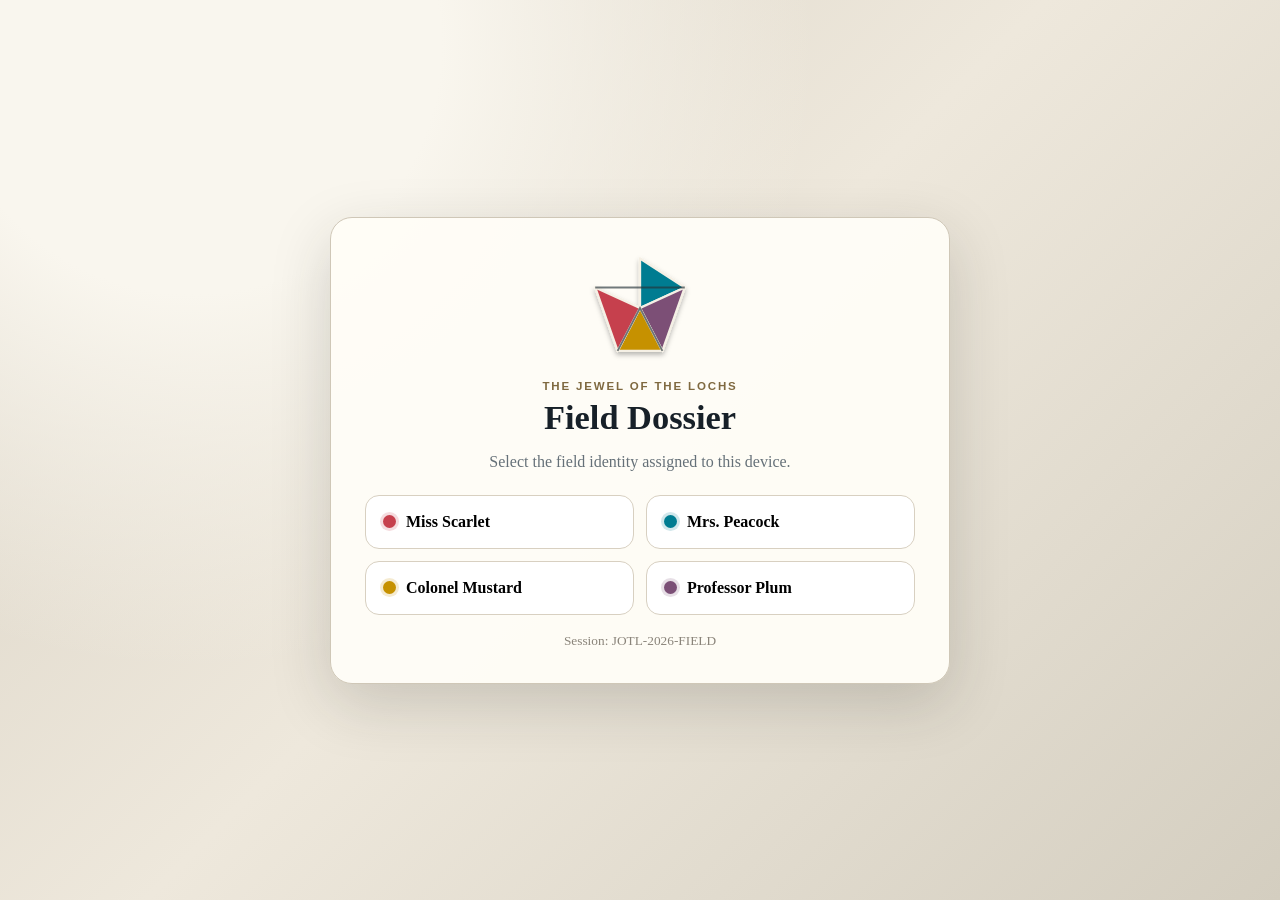
==== FieldDossier/index.html @ 8a9277aa "Add files via upload" ====
<!doctype html>
<html lang="en">
<head>
  <meta charset="utf-8" />
  <meta name="viewport" content="width=device-width, initial-scale=1, viewport-fit=cover" />
  <meta name="theme-color" content="#172028" />
  <meta name="description" content="The Jewel of the Lochs Field Dossier" />
  <title>The Jewel of the Lochs · Field Dossier</title>
  <link rel="icon" href="diamond-logo.svg" />
  <link rel="stylesheet" href="styles.css" />
  <script src="config.js"></script>
  <script src="core.js"></script>
  <script src="coordination-core.js"></script>
  <script src="firebase-config.js"></script>
</head>
<body>
  <div id="app"><main class="loading-shell">Preparing Field Dossier…</main></div>
  <script type="module" src="app.js"></script>
</body>
</html>
---- FieldDossier/styles.css ----
:root{
  --ink:#172028;--muted:#69757e;--paper:#f6f1e6;--paper2:#fffdf7;--line:#d8d0c1;--brass:#a47b28;--brass2:#d0ad55;--dark:#10171c;
  font-family: Georgia, 'Times New Roman', serif;color:var(--ink);background:#e8e2d6;
}
*{box-sizing:border-box}body{margin:0;min-height:100vh;background:radial-gradient(circle at 15% 5%,#f9f6ee 0 18%,transparent 45%),linear-gradient(135deg,#d8d1c3,#eee8dc 48%,#d4cec0);color:var(--ink)}button,input,textarea,select{font:inherit}button{cursor:pointer}.hidden{display:none!important}.muted{color:var(--muted)}
.loading-shell,.chooser-shell{min-height:100vh;display:grid;place-items:center;padding:24px}.loading-shell{text-align:center}.loading-shell h1{margin:.5rem 0 0}.loading-shell p{color:var(--muted)}.diamond-logo{display:block;object-fit:contain}
.chooser-card{width:min(620px,100%);background:rgba(255,253,247,.96);border:1px solid #cfc7b7;border-radius:22px;padding:34px;box-shadow:0 20px 60px rgba(40,37,31,.18);text-align:center}.chooser-card>.diamond-logo{margin:0 auto 16px}.eyebrow{font-family:Arial,sans-serif;font-size:.72rem;font-weight:800;letter-spacing:.16em;text-transform:uppercase;color:#7f6940;margin:0 0 6px}.chooser-card h1{font-size:2.15rem;margin:.2rem 0 .55rem}.chooser-card>p:not(.eyebrow){color:#657078}.chooser-card small{display:block;margin-top:18px;color:#8a847a}.persona-grid{display:grid;grid-template-columns:1fr 1fr;gap:12px;margin-top:24px}.persona-select{background:#fff;border:1px solid #d8d0c1;border-radius:14px;padding:17px;text-align:left;display:flex;align-items:center;gap:10px}.persona-select:hover{transform:translateY(-1px);box-shadow:0 8px 20px rgba(0,0,0,.07)}.persona-select i,.persona-chip i{width:13px;height:13px;border-radius:50%;background:var(--persona);box-shadow:0 0 0 3px color-mix(in srgb,var(--persona) 18%,transparent)}
.app-header{height:72px;background:rgba(18,27,33,.97);color:#f7f1e5;display:flex;align-items:center;justify-content:space-between;padding:8px max(14px,env(safe-area-inset-left));position:sticky;top:0;z-index:20;box-shadow:0 2px 12px rgba(0,0,0,.25)}.brand{border:0;background:none;color:inherit;display:flex;align-items:center;gap:9px;padding:0;text-align:left}.brand span{display:flex;flex-direction:column}.brand strong{font-size:1rem}.brand small{font:700 .68rem Arial,sans-serif;letter-spacing:.08em;text-transform:uppercase;color:#b9c2c7}.header-right{display:flex;gap:8px;align-items:center}.persona-chip,.connection-badge{font:700 .73rem Arial,sans-serif;border-radius:999px;display:flex;gap:7px;align-items:center;padding:8px 10px}.persona-chip{background:#2a343b}.connection-badge{padding:7px 8px}.connection-badge.online{background:#244c3d;color:#dff4e7}.connection-badge.offline{background:#5c4530;color:#f2dcc7}.icon-button{border:1px solid #4b5860;background:#222c32;color:#f7f1e5;border-radius:10px;width:38px;height:38px;font-size:1.3rem}
.dashboard{width:min(980px,100%);margin:0 auto;padding:18px 14px 92px}.site-tabs{display:flex;justify-content:center;gap:10px;margin:4px 0 18px;overflow-x:auto;padding:4px 2px 8px}.site-tab{border:0;background:none;padding:2px}.site-tab span{display:grid;place-items:center;width:42px;height:42px;border-radius:50%;border:2px solid #9b927f;background:#f7f2e8;color:#635f57;font:800 1rem Arial,sans-serif;transition:.16s}.site-tab.active span{border-color:#18232a;background:#18232a;color:#fff;transform:scale(1.08)}.site-tab.complete span{box-shadow:0 0 0 3px #b59648 inset}.site-tab:disabled{opacity:.3;cursor:not-allowed}.site-panel{position:relative;border-radius:22px;border:1px solid #cfc6b5;background:rgba(255,253,247,.97);box-shadow:0 18px 50px rgba(59,49,37,.13);overflow:hidden}.site-panel::before{content:"";position:absolute;inset:0 0 auto;height:7px;background:var(--theme-accent,#617a68)}.theme-forest{--theme-accent:#5d7457;background-image:linear-gradient(160deg,rgba(81,111,75,.08),transparent 35%)}.theme-heritage{--theme-accent:#8b5e3f;background-image:linear-gradient(160deg,rgba(125,78,47,.08),transparent 35%)}.theme-custard{--theme-accent:#a77f38;background-image:linear-gradient(160deg,rgba(207,171,90,.12),transparent 36%)}.theme-putts{--theme-accent:#5e596d;background-image:linear-gradient(160deg,rgba(62,56,80,.08),transparent 35%)}.theme-lake{--theme-accent:#507887;background-image:linear-gradient(160deg,rgba(64,128,148,.09),transparent 35%)}.theme-lighthouse{--theme-accent:#6a7382;background-image:linear-gradient(160deg,rgba(62,87,108,.08),transparent 35%)}.theme-dunes{--theme-accent:#9a8052;background-image:linear-gradient(160deg,rgba(183,147,89,.11),transparent 35%)}
.site-title{display:flex;align-items:center;gap:14px;padding:26px 24px 10px}.stop-badge{display:grid;place-items:center;width:52px;height:52px;border-radius:50%;background:var(--theme-accent);color:#fff;font:800 1.25rem Arial,sans-serif;box-shadow:0 6px 16px rgba(0,0,0,.15)}.site-title h1{margin:0;font-size:1.85rem}.progress-row{display:flex;align-items:center;gap:7px;padding:5px 24px 20px;border-bottom:1px solid #e4ddcf}.progress-dot{width:12px;height:12px;border-radius:50%;background:#ddd6c8;border:1px solid #c8bfaf}.progress-dot.done{background:var(--persona);border-color:var(--persona);box-shadow:0 0 0 3px color-mix(in srgb,var(--persona) 14%,transparent)}.progress-row strong{font:700 .72rem Arial,sans-serif;color:#6f756f;margin-left:5px}
.own-assignment,.team-convergence,.engine-card{margin:18px 20px;border:1px solid #ddd4c4;border-radius:16px;background:rgba(255,255,255,.76);padding:20px}.own-assignment header{display:flex;align-items:center;gap:10px}.persona-bar{height:40px;width:6px;border-radius:10px;background:var(--persona)}.own-assignment header p{margin:0;font:800 .73rem Arial,sans-serif;text-transform:uppercase;letter-spacing:.08em;color:var(--persona)}.own-assignment h2,.team-convergence h2,.engine-card h2{margin:2px 0 0;font-size:1.35rem}.challenge{font-size:1.08rem;line-height:1.5;margin:18px 0}.single-field,.note-field,.multi-fields label{display:grid;gap:7px;font:700 .78rem Arial,sans-serif;color:#5e676c}.single-field input,.note-field textarea,.multi-fields input,.multi-fields select,.list-fields input{width:100%;border:1px solid #cfc6b5;border-radius:10px;background:#fffdf8;padding:12px;color:#1c252a;font:400 1rem Georgia,serif}.note-field{margin-top:12px}.multi-fields{display:grid;grid-template-columns:repeat(auto-fit,minmax(160px,1fr));gap:10px}.list-fields{display:grid;gap:8px}.list-fields label{display:grid;grid-template-columns:30px 1fr;align-items:center}.list-fields label span{display:grid;place-items:center;width:26px;height:26px;border-radius:50%;background:#ece5d8;font:700 .75rem Arial,sans-serif}.text-button{border:0;background:none;color:#725d31;padding:7px 0;font:700 .8rem Arial,sans-serif;text-decoration:underline}.button-row{display:flex;justify-content:flex-end;gap:10px;margin-top:15px;flex-wrap:wrap}.primary,.secondary{border-radius:10px;padding:11px 15px;font:800 .78rem Arial,sans-serif;letter-spacing:.02em}.primary{border:1px solid #19252b;background:#19252b;color:white}.primary:disabled{opacity:.35;cursor:not-allowed}.secondary{border:1px solid #bdb3a1;background:#f9f5ec;color:#37434a}.validation{min-height:1.1em;margin-top:8px;font:700 .78rem Arial,sans-serif}.validation.error{color:#9a3030}.recorded{border-left:3px solid var(--persona,#aaa);padding:13px 14px;background:#f8f4eb;border-radius:8px;margin-top:16px}.recorded span{display:block;font:700 .7rem Arial,sans-serif;color:#727970;text-transform:uppercase}.recorded strong{display:block;margin-top:4px;font-size:1.1rem}.recorded p{color:#687078;margin:.45rem 0 0}
.team-convergence{background:rgba(246,242,232,.85)}.team-convergence.ready{border-color:#bca66d}.team-status{display:grid;grid-template-columns:1fr 1fr;gap:8px;margin-top:14px}.team-status>div{display:flex;align-items:center;gap:8px;padding:10px;border:1px solid #ddd4c4;border-radius:10px;background:#fff}.team-status i,.evidence-grid article header i{width:10px;height:10px;border-radius:50%;background:var(--persona)}.team-status span{font:700 .77rem Arial,sans-serif}.team-status strong{margin-left:auto;font:700 .65rem Arial,sans-serif;color:#8a8c88}.team-status .done strong{color:#406d52}.evidence-grid{display:grid;grid-template-columns:1fr 1fr;gap:9px;margin:14px 0}.evidence-grid article{border:1px solid #ddd4c4;border-top:4px solid var(--persona);border-radius:10px;background:#fff;padding:11px}.evidence-grid article header{display:flex;align-items:center;gap:7px;font:800 .7rem Arial,sans-serif;text-transform:uppercase}.evidence-grid article strong{display:block;margin-top:7px;line-height:1.25}.evidence-grid article small{display:block;color:#727b80;margin-top:6px}.convergence-ok,.synthesis-complete{border-radius:10px;background:#edf3ed;padding:12px;color:#3f604a;font:700 .8rem Arial,sans-serif}.pair-results{display:grid;grid-template-columns:1fr 1fr;gap:10px;margin:12px 0}.pair-results div{background:#fff;border:1px solid #d9d0c0;border-radius:10px;padding:12px}.pair-results span{font:700 .7rem Arial,sans-serif;color:#6f756f;display:block}.pair-results strong{font-size:1.5rem}.check-row{display:flex;gap:8px;align-items:flex-start;font-size:.95rem;margin:12px 0}
.engine-card>div{display:flex;align-items:center;gap:14px}.engine-card p{margin:.35rem 0;color:#667177;line-height:1.35}.engine-card .primary{margin-top:14px;width:100%}.app-footer{position:fixed;left:0;right:0;bottom:0;height:52px;background:#172028;color:#c9c0ae;display:flex;align-items:center;justify-content:center;gap:8px;font:700 .65rem Arial,sans-serif;letter-spacing:.12em;z-index:10;padding-bottom:env(safe-area-inset-bottom)}.app-footer button{position:absolute;right:12px;border:0;background:none;color:#abb4b9;font-size:1rem}
.engine-overlay,.sheet-overlay{position:fixed;inset:0;background:rgba(7,11,14,.72);z-index:100;display:grid;place-items:center;padding:14px;backdrop-filter:blur(4px)}.engine-modal{width:min(760px,100%);max-height:96vh;overflow:auto;background:linear-gradient(145deg,#222a2d,#0e1519);color:#f3ead9;border:1px solid #8d713c;border-radius:22px;box-shadow:0 30px 90px rgba(0,0,0,.48);padding:22px;position:relative}.engine-close,.sheet-close{position:absolute;right:14px;top:10px;border:0;background:none;color:inherit;font-size:1.8rem}.engine-heading{display:flex;align-items:center;gap:13px}.engine-heading h2{font-size:1.65rem;margin:0}.engine-heading .eyebrow{color:#c6a866}.engine-inputs{display:grid;grid-template-columns:1fr 1fr;gap:10px;margin:20px 0}.engine-input{border:1px solid color-mix(in srgb,var(--persona) 75%,#fff);border-left:5px solid var(--persona);border-radius:10px;padding:10px 12px;background:#172027;min-height:72px;transition:.4s;position:relative;z-index:3}.engine-input span{display:block;color:var(--persona);font:800 .68rem Arial,sans-serif;text-transform:uppercase}.engine-input strong{display:block;margin-top:5px;font-size:.95rem}.machine{width:250px;height:210px;margin:8px auto;position:relative;display:grid;place-items:center}.machine-plate{width:120px;height:80px;display:grid;place-items:center;text-align:center;position:absolute;z-index:3;background:linear-gradient(145deg,#c39a42,#75551e);border:3px double #e6c976;border-radius:12px;color:#241a0a;font:800 .63rem Arial,sans-serif;letter-spacing:.15em;box-shadow:inset 0 0 15px rgba(255,255,255,.23),0 8px 18px rgba(0,0,0,.35)}.machine-plate b{font-size:1.05rem}.gear{position:absolute;border-radius:50%;border:12px dotted #aa8132;box-shadow:inset 0 0 0 4px #473318,0 0 0 2px #d1ad55}.g1{width:92px;height:92px;left:14px;top:16px}.g2{width:112px;height:112px;right:3px;top:18px}.g3{width:74px;height:74px;left:36px;bottom:4px}.reels{position:absolute;bottom:10px;right:24px;display:flex;gap:7px;z-index:4}.reels span{display:grid;place-items:center;width:54px;height:66px;background:#f2ead8;color:#161d20;border:5px solid #7d5b22;border-radius:8px;font:900 2rem Arial,sans-serif;box-shadow:inset 0 0 9px rgba(0,0,0,.2)}.processing .gear{animation:spin 1s linear infinite}.processing .g2{animation-direction:reverse;animation-duration:1.25s}.processing .g3{animation-duration:.7s}.processing .engine-input{animation:ingest .8s ease forwards}.processing .input-2{animation-delay:.12s}.processing .input-3{animation-delay:.24s}.processing .input-4{animation-delay:.36s}@keyframes spin{to{transform:rotate(360deg)}}@keyframes ingest{60%{transform:scale(.88);opacity:.75}100%{transform:translateY(115px) scale(.1);opacity:0}}
.quorum{border-top:1px solid #39454a;margin-top:12px;padding-top:14px;text-align:center}.quorum-lights{display:flex;justify-content:center;gap:8px;flex-wrap:wrap}.quorum-lights span{display:flex;align-items:center;gap:5px;border:1px solid #536066;border-radius:999px;padding:7px 9px;color:#aab2b5;font:700 .66rem Arial,sans-serif}.quorum-lights i{width:9px;height:9px;border-radius:50%;background:#475259}.quorum-lights span.pressed{border-color:var(--persona);color:#fff}.quorum-lights span.pressed i{background:var(--persona);box-shadow:0 0 10px var(--persona)}.quorum p{margin:10px 0 3px;color:#c8c2b6;font-size:.88rem}.quorum strong{display:block;height:1.1em;color:#e1c46f;font:800 1.1rem Arial,sans-serif}.engine-message{text-align:center;height:1.4em;margin:10px 0;font:800 .76rem Arial,sans-serif;letter-spacing:.09em}.engine-message.error{height:auto;color:#ffb1a7}.engine-message.success{color:#e6cc78;font-size:.9rem}.engine-actions{display:flex;justify-content:center;gap:10px;flex-wrap:wrap}.engine-actions .primary{background:#bd913b;border-color:#e0bd69;color:#1a150b}.engine-actions .secondary{background:#29343a;border-color:#526067;color:#eee5d5}.resolved .reels span{box-shadow:0 0 20px rgba(220,184,92,.45),inset 0 0 9px rgba(0,0,0,.2)}
.recall-sheet,.settings-sheet{width:min(440px,100%);background:#fffaf0;border:1px solid #c9bda7;border-radius:20px;padding:28px;position:relative;text-align:center;box-shadow:0 25px 70px rgba(0,0,0,.35)}.recall-sheet>.diamond-logo{margin:0 auto 10px}.recall-sheet h2,.settings-sheet h2{margin:.1rem 0 1.2rem;font-size:1.6rem}.cipher-ledger{display:grid;gap:8px}.cipher-ledger div{display:grid;grid-template-columns:1fr 1fr;border:1px solid #d6cebf;border-radius:10px;overflow:hidden;background:white}.cipher-ledger span,.cipher-ledger strong{padding:13px;font:900 1.2rem Arial,sans-serif}.cipher-ledger span{border-right:1px solid #d6cebf;background:#ece4d6}.settings-sheet dl{text-align:left;display:grid;grid-template-columns:90px 1fr;gap:8px}.settings-sheet dt{font:800 .7rem Arial,sans-serif;color:#777}.settings-sheet dd{margin:0}.settings-sheet button:not(.sheet-close){margin-top:18px;border:1px solid #b9af9d;background:#fff;padding:10px 12px;border-radius:9px}
@media(max-width:620px){.persona-grid,.evidence-grid{grid-template-columns:1fr}.chooser-card{padding:24px 18px}.brand small{display:none}.persona-chip{padding:7px 8px}.site-tab span{width:38px;height:38px}.site-tabs{gap:6px}.dashboard{padding-left:8px;padding-right:8px}.site-title{padding:23px 16px 8px}.progress-row{padding-left:16px;padding-right:16px}.own-assignment,.team-convergence,.engine-card{margin:14px 12px;padding:16px}.engine-inputs{grid-template-columns:1fr}.engine-input{min-height:58px}.processing .engine-input{animation:ingestMobile .6s ease forwards}@keyframes ingestMobile{100%{transform:translateY(75px) scale(.1);opacity:0}}.machine{margin-top:0}.team-status{grid-template-columns:1fr 1fr}.app-header{height:64px}.connection-badge{display:none}}
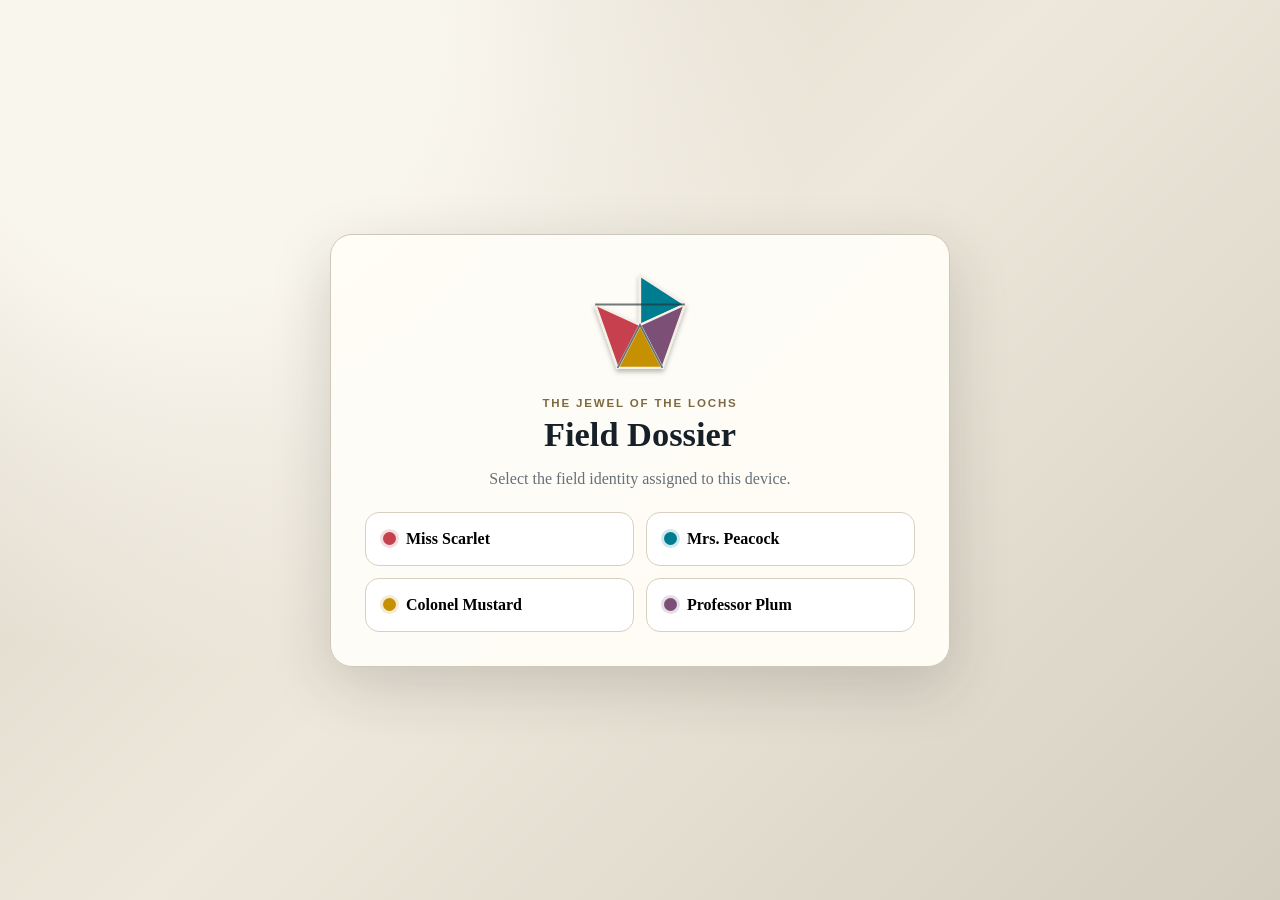
==== commit 1e4dcec0: "Add files via upload" ====
--- a/FieldDossier/index.html
+++ b/FieldDossier/index.html
@@ -7,14 +7,14 @@
   <meta name="description" content="The Jewel of the Lochs Field Dossier" />
   <title>The Jewel of the Lochs · Field Dossier</title>
   <link rel="icon" href="diamond-logo.svg" />
-  <link rel="stylesheet" href="styles.css" />
-  <script src="config.js"></script>
-  <script src="core.js"></script>
-  <script src="coordination-core.js"></script>
-  <script src="firebase-config.js"></script>
+  <link rel="stylesheet" href="styles.css?v=single1" />
+  <script src="config.js?v=single1"></script>
+  <script src="core.js?v=single1"></script>
+  <script src="coordination-core.js?v=single1"></script>
+  <script src="firebase-config.js?v=single1"></script>
 </head>
 <body>
   <div id="app"><main class="loading-shell">Preparing Field Dossier…</main></div>
-  <script type="module" src="app.js"></script>
+  <script type="module" src="app.js?v=single1"></script>
 </body>
 </html>
--- a/FieldDossier/styles.css
+++ b/FieldDossier/styles.css
@@ -5,7 +5,7 @@
 *{box-sizing:border-box}body{margin:0;min-height:100vh;background:radial-gradient(circle at 15% 5%,#f9f6ee 0 18%,transparent 45%),linear-gradient(135deg,#d8d1c3,#eee8dc 48%,#d4cec0);color:var(--ink)}button,input,textarea,select{font:inherit}button{cursor:pointer}.hidden{display:none!important}.muted{color:var(--muted)}
 .loading-shell,.chooser-shell{min-height:100vh;display:grid;place-items:center;padding:24px}.loading-shell{text-align:center}.loading-shell h1{margin:.5rem 0 0}.loading-shell p{color:var(--muted)}.diamond-logo{display:block;object-fit:contain}
 .chooser-card{width:min(620px,100%);background:rgba(255,253,247,.96);border:1px solid #cfc7b7;border-radius:22px;padding:34px;box-shadow:0 20px 60px rgba(40,37,31,.18);text-align:center}.chooser-card>.diamond-logo{margin:0 auto 16px}.eyebrow{font-family:Arial,sans-serif;font-size:.72rem;font-weight:800;letter-spacing:.16em;text-transform:uppercase;color:#7f6940;margin:0 0 6px}.chooser-card h1{font-size:2.15rem;margin:.2rem 0 .55rem}.chooser-card>p:not(.eyebrow){color:#657078}.chooser-card small{display:block;margin-top:18px;color:#8a847a}.persona-grid{display:grid;grid-template-columns:1fr 1fr;gap:12px;margin-top:24px}.persona-select{background:#fff;border:1px solid #d8d0c1;border-radius:14px;padding:17px;text-align:left;display:flex;align-items:center;gap:10px}.persona-select:hover{transform:translateY(-1px);box-shadow:0 8px 20px rgba(0,0,0,.07)}.persona-select i,.persona-chip i{width:13px;height:13px;border-radius:50%;background:var(--persona);box-shadow:0 0 0 3px color-mix(in srgb,var(--persona) 18%,transparent)}
-.app-header{height:72px;background:rgba(18,27,33,.97);color:#f7f1e5;display:flex;align-items:center;justify-content:space-between;padding:8px max(14px,env(safe-area-inset-left));position:sticky;top:0;z-index:20;box-shadow:0 2px 12px rgba(0,0,0,.25)}.brand{border:0;background:none;color:inherit;display:flex;align-items:center;gap:9px;padding:0;text-align:left}.brand span{display:flex;flex-direction:column}.brand strong{font-size:1rem}.brand small{font:700 .68rem Arial,sans-serif;letter-spacing:.08em;text-transform:uppercase;color:#b9c2c7}.header-right{display:flex;gap:8px;align-items:center}.persona-chip,.connection-badge{font:700 .73rem Arial,sans-serif;border-radius:999px;display:flex;gap:7px;align-items:center;padding:8px 10px}.persona-chip{background:#2a343b}.connection-badge{padding:7px 8px}.connection-badge.online{background:#244c3d;color:#dff4e7}.connection-badge.offline{background:#5c4530;color:#f2dcc7}.icon-button{border:1px solid #4b5860;background:#222c32;color:#f7f1e5;border-radius:10px;width:38px;height:38px;font-size:1.3rem}
+.app-header{height:72px;background:rgba(18,27,33,.97);color:#f7f1e5;display:flex;align-items:center;justify-content:space-between;padding:8px max(14px,env(safe-area-inset-left));position:sticky;top:0;z-index:20;box-shadow:0 2px 12px rgba(0,0,0,.25)}.brand{border:0;background:none;color:inherit;display:flex;align-items:center;gap:9px;padding:0;text-align:left}.brand span{display:flex;flex-direction:column}.brand strong{font-size:1rem}.brand small{font:700 .68rem Arial,sans-serif;letter-spacing:.08em;text-transform:uppercase;color:#b9c2c7}.header-right{display:flex;gap:8px;align-items:center}.persona-chip,.connection-badge{font:700 .73rem Arial,sans-serif;border-radius:999px;display:flex;gap:7px;align-items:center;padding:8px 10px}.persona-chip{background:#2a343b}.connection-badge{padding:7px 8px}.connection-badge.online{background:#244c3d;color:#dff4e7}.connection-badge.offline{background:#5c4530;color:#f2dcc7}.cipher-library-button{border:1px solid #4b5860;background:#222c32;color:#f7f1e5;border-radius:10px;min-height:38px;padding:0 11px;font:800 .68rem Arial,sans-serif;letter-spacing:.02em;white-space:nowrap}
 .dashboard{width:min(980px,100%);margin:0 auto;padding:18px 14px 92px}.site-tabs{display:flex;justify-content:center;gap:10px;margin:4px 0 18px;overflow-x:auto;padding:4px 2px 8px}.site-tab{border:0;background:none;padding:2px}.site-tab span{display:grid;place-items:center;width:42px;height:42px;border-radius:50%;border:2px solid #9b927f;background:#f7f2e8;color:#635f57;font:800 1rem Arial,sans-serif;transition:.16s}.site-tab.active span{border-color:#18232a;background:#18232a;color:#fff;transform:scale(1.08)}.site-tab.complete span{box-shadow:0 0 0 3px #b59648 inset}.site-tab:disabled{opacity:.3;cursor:not-allowed}.site-panel{position:relative;border-radius:22px;border:1px solid #cfc6b5;background:rgba(255,253,247,.97);box-shadow:0 18px 50px rgba(59,49,37,.13);overflow:hidden}.site-panel::before{content:"";position:absolute;inset:0 0 auto;height:7px;background:var(--theme-accent,#617a68)}.theme-forest{--theme-accent:#5d7457;background-image:linear-gradient(160deg,rgba(81,111,75,.08),transparent 35%)}.theme-heritage{--theme-accent:#8b5e3f;background-image:linear-gradient(160deg,rgba(125,78,47,.08),transparent 35%)}.theme-custard{--theme-accent:#a77f38;background-image:linear-gradient(160deg,rgba(207,171,90,.12),transparent 36%)}.theme-putts{--theme-accent:#5e596d;background-image:linear-gradient(160deg,rgba(62,56,80,.08),transparent 35%)}.theme-lake{--theme-accent:#507887;background-image:linear-gradient(160deg,rgba(64,128,148,.09),transparent 35%)}.theme-lighthouse{--theme-accent:#6a7382;background-image:linear-gradient(160deg,rgba(62,87,108,.08),transparent 35%)}.theme-dunes{--theme-accent:#9a8052;background-image:linear-gradient(160deg,rgba(183,147,89,.11),transparent 35%)}
 .site-title{display:flex;align-items:center;gap:14px;padding:26px 24px 10px}.stop-badge{display:grid;place-items:center;width:52px;height:52px;border-radius:50%;background:var(--theme-accent);color:#fff;font:800 1.25rem Arial,sans-serif;box-shadow:0 6px 16px rgba(0,0,0,.15)}.site-title h1{margin:0;font-size:1.85rem}.progress-row{display:flex;align-items:center;gap:7px;padding:5px 24px 20px;border-bottom:1px solid #e4ddcf}.progress-dot{width:12px;height:12px;border-radius:50%;background:#ddd6c8;border:1px solid #c8bfaf}.progress-dot.done{background:var(--persona);border-color:var(--persona);box-shadow:0 0 0 3px color-mix(in srgb,var(--persona) 14%,transparent)}.progress-row strong{font:700 .72rem Arial,sans-serif;color:#6f756f;margin-left:5px}
 .own-assignment,.team-convergence,.engine-card{margin:18px 20px;border:1px solid #ddd4c4;border-radius:16px;background:rgba(255,255,255,.76);padding:20px}.own-assignment header{display:flex;align-items:center;gap:10px}.persona-bar{height:40px;width:6px;border-radius:10px;background:var(--persona)}.own-assignment header p{margin:0;font:800 .73rem Arial,sans-serif;text-transform:uppercase;letter-spacing:.08em;color:var(--persona)}.own-assignment h2,.team-convergence h2,.engine-card h2{margin:2px 0 0;font-size:1.35rem}.challenge{font-size:1.08rem;line-height:1.5;margin:18px 0}.single-field,.note-field,.multi-fields label{display:grid;gap:7px;font:700 .78rem Arial,sans-serif;color:#5e676c}.single-field input,.note-field textarea,.multi-fields input,.multi-fields select,.list-fields input{width:100%;border:1px solid #cfc6b5;border-radius:10px;background:#fffdf8;padding:12px;color:#1c252a;font:400 1rem Georgia,serif}.note-field{margin-top:12px}.multi-fields{display:grid;grid-template-columns:repeat(auto-fit,minmax(160px,1fr));gap:10px}.list-fields{display:grid;gap:8px}.list-fields label{display:grid;grid-template-columns:30px 1fr;align-items:center}.list-fields label span{display:grid;place-items:center;width:26px;height:26px;border-radius:50%;background:#ece5d8;font:700 .75rem Arial,sans-serif}.text-button{border:0;background:none;color:#725d31;padding:7px 0;font:700 .8rem Arial,sans-serif;text-decoration:underline}.button-row{display:flex;justify-content:flex-end;gap:10px;margin-top:15px;flex-wrap:wrap}.primary,.secondary{border-radius:10px;padding:11px 15px;font:800 .78rem Arial,sans-serif;letter-spacing:.02em}.primary{border:1px solid #19252b;background:#19252b;color:white}.primary:disabled{opacity:.35;cursor:not-allowed}.secondary{border:1px solid #bdb3a1;background:#f9f5ec;color:#37434a}.validation{min-height:1.1em;margin-top:8px;font:700 .78rem Arial,sans-serif}.validation.error{color:#9a3030}.recorded{border-left:3px solid var(--persona,#aaa);padding:13px 14px;background:#f8f4eb;border-radius:8px;margin-top:16px}.recorded span{display:block;font:700 .7rem Arial,sans-serif;color:#727970;text-transform:uppercase}.recorded strong{display:block;margin-top:4px;font-size:1.1rem}.recorded p{color:#687078;margin:.45rem 0 0}
@@ -14,4 +14,20 @@
 .engine-overlay,.sheet-overlay{position:fixed;inset:0;background:rgba(7,11,14,.72);z-index:100;display:grid;place-items:center;padding:14px;backdrop-filter:blur(4px)}.engine-modal{width:min(760px,100%);max-height:96vh;overflow:auto;background:linear-gradient(145deg,#222a2d,#0e1519);color:#f3ead9;border:1px solid #8d713c;border-radius:22px;box-shadow:0 30px 90px rgba(0,0,0,.48);padding:22px;position:relative}.engine-close,.sheet-close{position:absolute;right:14px;top:10px;border:0;background:none;color:inherit;font-size:1.8rem}.engine-heading{display:flex;align-items:center;gap:13px}.engine-heading h2{font-size:1.65rem;margin:0}.engine-heading .eyebrow{color:#c6a866}.engine-inputs{display:grid;grid-template-columns:1fr 1fr;gap:10px;margin:20px 0}.engine-input{border:1px solid color-mix(in srgb,var(--persona) 75%,#fff);border-left:5px solid var(--persona);border-radius:10px;padding:10px 12px;background:#172027;min-height:72px;transition:.4s;position:relative;z-index:3}.engine-input span{display:block;color:var(--persona);font:800 .68rem Arial,sans-serif;text-transform:uppercase}.engine-input strong{display:block;margin-top:5px;font-size:.95rem}.machine{width:250px;height:210px;margin:8px auto;position:relative;display:grid;place-items:center}.machine-plate{width:120px;height:80px;display:grid;place-items:center;text-align:center;position:absolute;z-index:3;background:linear-gradient(145deg,#c39a42,#75551e);border:3px double #e6c976;border-radius:12px;color:#241a0a;font:800 .63rem Arial,sans-serif;letter-spacing:.15em;box-shadow:inset 0 0 15px rgba(255,255,255,.23),0 8px 18px rgba(0,0,0,.35)}.machine-plate b{font-size:1.05rem}.gear{position:absolute;border-radius:50%;border:12px dotted #aa8132;box-shadow:inset 0 0 0 4px #473318,0 0 0 2px #d1ad55}.g1{width:92px;height:92px;left:14px;top:16px}.g2{width:112px;height:112px;right:3px;top:18px}.g3{width:74px;height:74px;left:36px;bottom:4px}.reels{position:absolute;bottom:10px;right:24px;display:flex;gap:7px;z-index:4}.reels span{display:grid;place-items:center;width:54px;height:66px;background:#f2ead8;color:#161d20;border:5px solid #7d5b22;border-radius:8px;font:900 2rem Arial,sans-serif;box-shadow:inset 0 0 9px rgba(0,0,0,.2)}.processing .gear{animation:spin 1s linear infinite}.processing .g2{animation-direction:reverse;animation-duration:1.25s}.processing .g3{animation-duration:.7s}.processing .engine-input{animation:ingest .8s ease forwards}.processing .input-2{animation-delay:.12s}.processing .input-3{animation-delay:.24s}.processing .input-4{animation-delay:.36s}@keyframes spin{to{transform:rotate(360deg)}}@keyframes ingest{60%{transform:scale(.88);opacity:.75}100%{transform:translateY(115px) scale(.1);opacity:0}}
 .quorum{border-top:1px solid #39454a;margin-top:12px;padding-top:14px;text-align:center}.quorum-lights{display:flex;justify-content:center;gap:8px;flex-wrap:wrap}.quorum-lights span{display:flex;align-items:center;gap:5px;border:1px solid #536066;border-radius:999px;padding:7px 9px;color:#aab2b5;font:700 .66rem Arial,sans-serif}.quorum-lights i{width:9px;height:9px;border-radius:50%;background:#475259}.quorum-lights span.pressed{border-color:var(--persona);color:#fff}.quorum-lights span.pressed i{background:var(--persona);box-shadow:0 0 10px var(--persona)}.quorum p{margin:10px 0 3px;color:#c8c2b6;font-size:.88rem}.quorum strong{display:block;height:1.1em;color:#e1c46f;font:800 1.1rem Arial,sans-serif}.engine-message{text-align:center;height:1.4em;margin:10px 0;font:800 .76rem Arial,sans-serif;letter-spacing:.09em}.engine-message.error{height:auto;color:#ffb1a7}.engine-message.success{color:#e6cc78;font-size:.9rem}.engine-actions{display:flex;justify-content:center;gap:10px;flex-wrap:wrap}.engine-actions .primary{background:#bd913b;border-color:#e0bd69;color:#1a150b}.engine-actions .secondary{background:#29343a;border-color:#526067;color:#eee5d5}.resolved .reels span{box-shadow:0 0 20px rgba(220,184,92,.45),inset 0 0 9px rgba(0,0,0,.2)}
 .recall-sheet,.settings-sheet{width:min(440px,100%);background:#fffaf0;border:1px solid #c9bda7;border-radius:20px;padding:28px;position:relative;text-align:center;box-shadow:0 25px 70px rgba(0,0,0,.35)}.recall-sheet>.diamond-logo{margin:0 auto 10px}.recall-sheet h2,.settings-sheet h2{margin:.1rem 0 1.2rem;font-size:1.6rem}.cipher-ledger{display:grid;gap:8px}.cipher-ledger div{display:grid;grid-template-columns:1fr 1fr;border:1px solid #d6cebf;border-radius:10px;overflow:hidden;background:white}.cipher-ledger span,.cipher-ledger strong{padding:13px;font:900 1.2rem Arial,sans-serif}.cipher-ledger span{border-right:1px solid #d6cebf;background:#ece4d6}.settings-sheet dl{text-align:left;display:grid;grid-template-columns:90px 1fr;gap:8px}.settings-sheet dt{font:800 .7rem Arial,sans-serif;color:#777}.settings-sheet dd{margin:0}.settings-sheet button:not(.sheet-close){margin-top:18px;border:1px solid #b9af9d;background:#fff;padding:10px 12px;border-radius:9px}
-@media(max-width:620px){.persona-grid,.evidence-grid{grid-template-columns:1fr}.chooser-card{padding:24px 18px}.brand small{display:none}.persona-chip{padding:7px 8px}.site-tab span{width:38px;height:38px}.site-tabs{gap:6px}.dashboard{padding-left:8px;padding-right:8px}.site-title{padding:23px 16px 8px}.progress-row{padding-left:16px;padding-right:16px}.own-assignment,.team-convergence,.engine-card{margin:14px 12px;padding:16px}.engine-inputs{grid-template-columns:1fr}.engine-input{min-height:58px}.processing .engine-input{animation:ingestMobile .6s ease forwards}@keyframes ingestMobile{100%{transform:translateY(75px) scale(.1);opacity:0}}.machine{margin-top:0}.team-status{grid-template-columns:1fr 1fr}.app-header{height:64px}.connection-badge{display:none}}
+@media(max-width:620px){.persona-grid,.evidence-grid{grid-template-columns:1fr}.chooser-card{padding:24px 18px}.brand small{display:none}.persona-chip{padding:7px 8px}.site-tab span{width:38px;height:38px}.site-tabs{gap:6px}.dashboard{padding-left:8px;padding-right:8px}.site-title{padding:23px 16px 8px}.progress-row{padding-left:16px;padding-right:16px}.own-assignment,.team-convergence,.engine-card{margin:14px 12px;padding:16px}.engine-inputs{grid-template-columns:1fr}.engine-input{min-height:58px}.processing .engine-input{animation:ingestMobile .6s ease forwards}@keyframes ingestMobile{100%{transform:translateY(75px) scale(.1);opacity:0}}.machine{margin-top:0}.team-status{grid-template-columns:1fr 1fr}.app-header{height:64px}.connection-badge{display:none}.cipher-library-button{padding:0 8px;font-size:.64rem}}
+
+/* Facilitator console */
+.facilitator-shell{min-height:100vh;padding:28px 16px 48px;background:radial-gradient(circle at top,#263440 0,#172028 42%,#10171d 100%);color:#f4ead7}
+.facilitator-card{max-width:820px;margin:0 auto;background:#f5f0e5;color:#24303a;border-radius:22px;padding:24px;box-shadow:0 24px 80px rgba(0,0,0,.34);border:1px solid rgba(255,255,255,.12)}
+.facilitator-heading{display:flex;gap:16px;align-items:center;border-bottom:1px solid #c9c1b2;padding-bottom:18px;margin-bottom:18px}
+.facilitator-heading h1{margin:.1rem 0 0;font-size:clamp(1.65rem,4vw,2.35rem)}
+.facilitator-status{display:flex;justify-content:space-between;gap:14px;align-items:center;padding:10px 13px;border-radius:10px;margin-bottom:18px;font-size:.9rem;background:#eee6d6;border:1px solid #d4c8b5}
+.facilitator-status.online strong{color:#276546}.facilitator-status.offline strong{color:#95453e}
+.facilitator-section{padding:18px 0;border-top:1px solid #d6cec0}.facilitator-section:first-of-type{border-top:0}
+.facilitator-section h2{margin:0 0 10px;font-size:1.08rem;letter-spacing:.02em}
+.session-switch{display:grid;grid-template-columns:1fr auto;gap:10px}.session-switch input{min-width:0;padding:12px;border:1px solid #bcb3a4;border-radius:9px;background:#fff;font:inherit}
+.facilitator-metrics{display:grid;grid-template-columns:repeat(3,1fr);gap:10px;margin:8px 0 18px}.facilitator-metrics>div{padding:14px;border-radius:12px;background:#eae3d6;border:1px solid #d2c8b8}.facilitator-metrics span{display:block;font-size:.74rem;text-transform:uppercase;letter-spacing:.08em;color:#6d655b}.facilitator-metrics strong{display:block;margin-top:5px;font-size:1.08rem}
+.facilitator-personas{display:grid;grid-template-columns:repeat(2,1fr);gap:9px}.facilitator-personas>div{display:grid;grid-template-columns:14px 1fr auto;gap:8px;align-items:center;padding:10px 12px;border-radius:10px;background:#eee8dd;border:1px solid #d6cec0}.facilitator-personas i{width:11px;height:11px;border-radius:50%;background:var(--persona);opacity:.28}.facilitator-personas .present i{opacity:1;box-shadow:0 0 0 4px color-mix(in srgb,var(--persona) 18%,transparent)}.facilitator-personas strong{font-size:.77rem;font-weight:600;color:#696158}
+.player-links{display:flex;gap:8px;flex-wrap:wrap}.player-links .text-button{padding:8px 4px}
+.danger-zone{margin-top:6px;padding:18px;border:1px solid #c89d94;border-radius:14px;background:#f6e9e5}.danger-zone h2{color:#823a34}.danger-button{border:0;border-radius:10px;padding:12px 16px;background:#8d3b35;color:#fff;font-weight:700;cursor:pointer}.danger-button:hover{filter:brightness(.95)}.danger-button:disabled{opacity:.45;cursor:not-allowed}
+@media(max-width:620px){.facilitator-card{padding:18px}.facilitator-status{align-items:flex-start;flex-direction:column}.facilitator-metrics{grid-template-columns:1fr}.facilitator-personas{grid-template-columns:1fr}.session-switch{grid-template-columns:1fr}}
